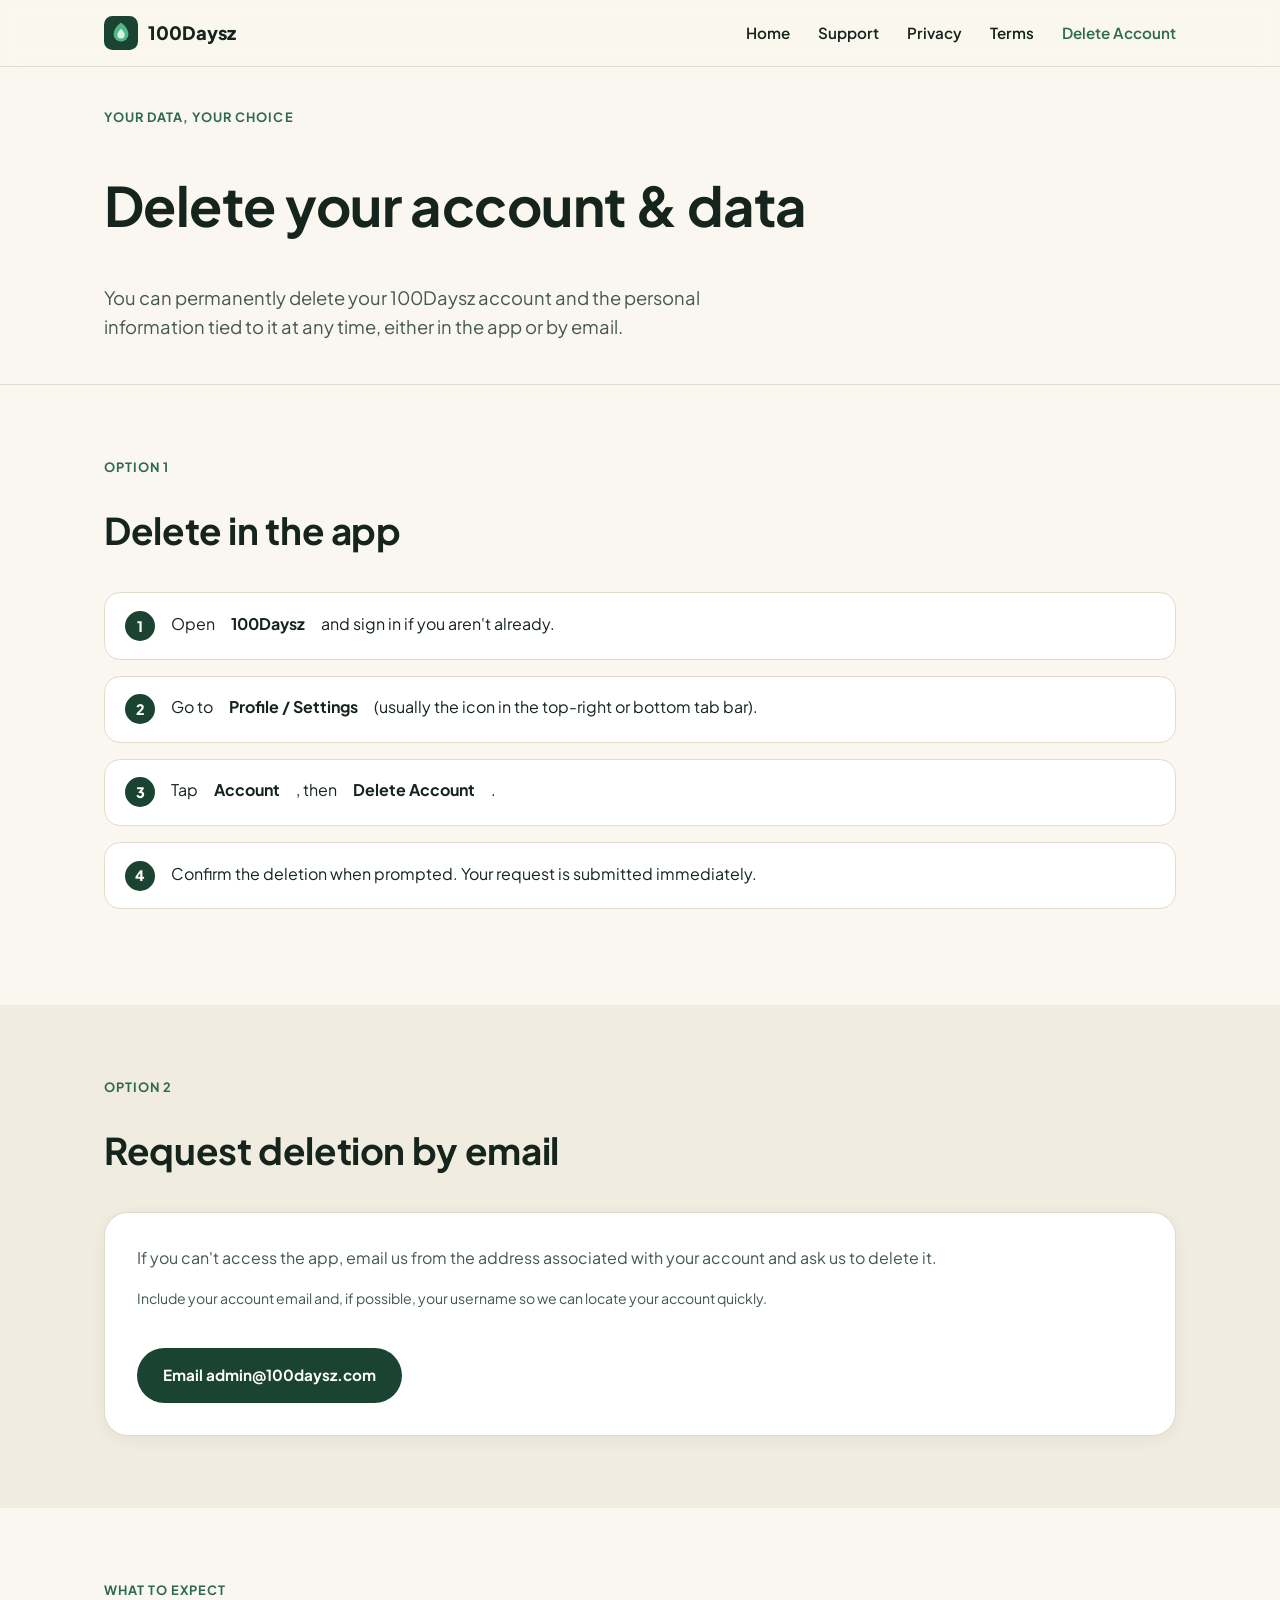
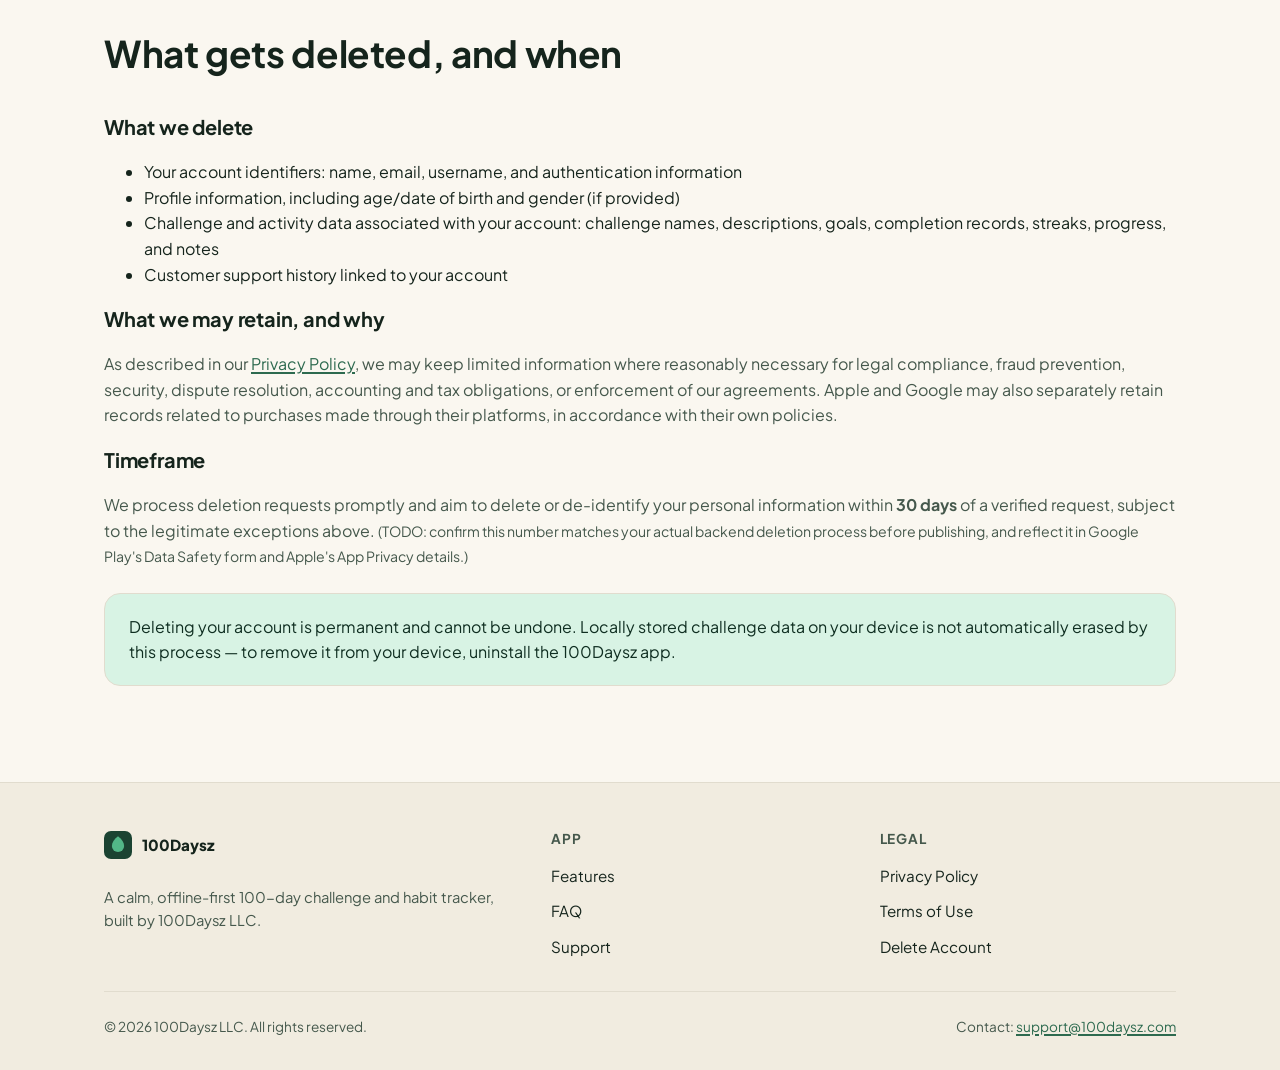
==== delete-account.html @ 221d2a61 "Move site files to repo root so GitHub Pages serves them" ====
<!doctype html>
<html lang="en">
<head>
<meta charset="UTF-8" />
<meta name="viewport" content="width=device-width, initial-scale=1" />
<title>Delete Your Account &amp; Data — 100Daysz</title>
<meta name="description" content="How to delete your 100Daysz account and personal data, in-app or by email, including what gets deleted and how long it takes." />
<link rel="canonical" href="https://100daysz.com/delete-account.html" />
<meta property="og:type" content="website" />
<meta property="og:title" content="Delete Your Account &amp; Data — 100Daysz" />
<meta property="og:description" content="How to delete your 100Daysz account and personal data, in-app or by email, including what gets deleted and how long it takes." />
<meta property="og:url" content="https://100daysz.com/delete-account.html" />
<meta property="og:site_name" content="100Daysz" />
<link rel="icon" href="favicon.svg" type="image/svg+xml" />
<link rel="preconnect" href="https://fonts.googleapis.com" />
<link rel="preconnect" href="https://fonts.gstatic.com" crossorigin />
<link href="https://fonts.googleapis.com/css2?family=Plus+Jakarta+Sans:wght@400;500;600;700;800&amp;display=swap" rel="stylesheet" />
<link rel="stylesheet" href="styles.css" />
</head>
<body>
<a class="skip-link" href="#main">Skip to content</a>

<header class="site-header">
  <nav class="nav-bar container" aria-label="Primary">
    <a class="brand" href="index.html">
      <svg class="logo-mark" viewBox="0 0 64 64" role="img" aria-label="">
        <rect width="64" height="64" rx="16" fill="#1b4332"/>
        <path d="M32 12c9 7 14 14.5 14 22a14 14 0 1 1-28 0c0-7.5 5-15 14-22Z" fill="#52b788"/>
        <path d="M32 24c4.5 4.2 7 8 7 11.5A7 7 0 1 1 25 35.5c0-3.5 2.5-7.3 7-11.5Z" fill="#d8f3e4"/>
      </svg>
      100Daysz
    </a>
    <button class="nav-toggle" aria-expanded="false" aria-controls="nav-links" id="navToggle" aria-label="Toggle navigation menu">
      <svg width="20" height="20" viewBox="0 0 24 24" fill="none" stroke="currentColor" stroke-width="2" stroke-linecap="round"><line x1="3" y1="6" x2="21" y2="6"/><line x1="3" y1="12" x2="21" y2="12"/><line x1="3" y1="18" x2="21" y2="18"/></svg>
    </button>
    <ul class="nav-links" id="nav-links">
      <li><a href="index.html">Home</a></li>
      <li><a href="support.html">Support</a></li>
      <li><a href="privacy.html">Privacy</a></li>
      <li><a href="terms.html">Terms</a></li>
      <li><a href="delete-account.html" aria-current="page">Delete Account</a></li>
    </ul>
  </nav>
</header>

<main id="main">

  <section class="page-hero">
    <div class="container">
      <span class="eyebrow">Your data, your choice</span>
      <h1>Delete your account &amp; data</h1>
      <p class="hero-lede">You can permanently delete your 100Daysz account and the personal information tied to it at any time, either in the app or by email.</p>
    </div>
  </section>

  <section>
    <div class="container">
      <div class="section-head">
        <span class="eyebrow">Option 1</span>
        <h2>Delete in the app</h2>
      </div>
      <!-- TODO: confirm this exact menu path matches the live app before submitting to App Store / Play Console -->
      <ol class="ordered-steps">
        <li>Open <strong>100Daysz</strong> and sign in if you aren't already.</li>
        <li>Go to <strong>Profile / Settings</strong> (usually the icon in the top-right or bottom tab bar).</li>
        <li>Tap <strong>Account</strong>, then <strong>Delete Account</strong>.</li>
        <li>Confirm the deletion when prompted. Your request is submitted immediately.</li>
      </ol>
    </div>
  </section>

  <section style="background:var(--color-bg-alt);">
    <div class="container">
      <div class="section-head">
        <span class="eyebrow">Option 2</span>
        <h2>Request deletion by email</h2>
      </div>
      <div class="contact-card">
        <div>
          <p class="mt-0">If you can't access the app, email us from the address associated with your account and ask us to delete it.</p>
          <p class="mt-0 note">Include your account email and, if possible, your username so we can locate your account quickly.</p>
        </div>
        <a class="btn btn-primary" href="mailto:admin@100daysz.com?subject=Account%20deletion%20request">Email admin@100daysz.com</a>
      </div>
    </div>
  </section>

  <section>
    <div class="container">
      <div class="section-head">
        <span class="eyebrow">What to expect</span>
        <h2>What gets deleted, and when</h2>
      </div>

      <h3>What we delete</h3>
      <ul>
        <li>Your account identifiers: name, email, username, and authentication information</li>
        <li>Profile information, including age/date of birth and gender (if provided)</li>
        <li>Challenge and activity data associated with your account: challenge names, descriptions, goals, completion records, streaks, progress, and notes</li>
        <li>Customer support history linked to your account</li>
      </ul>

      <h3>What we may retain, and why</h3>
      <p>As described in our <a href="privacy.html#account-deletion">Privacy Policy</a>, we may keep limited information where reasonably necessary for legal compliance, fraud prevention, security, dispute resolution, accounting and tax obligations, or enforcement of our agreements. Apple and Google may also separately retain records related to purchases made through their platforms, in accordance with their own policies.</p>

      <h3>Timeframe</h3>
      <p>We process deletion requests promptly and aim to delete or de-identify your personal information within <strong>30 days</strong> of a verified request, subject to the legitimate exceptions above. <span class="note">(TODO: confirm this number matches your actual backend deletion process before publishing, and reflect it in Google Play's Data Safety form and Apple's App Privacy details.)</span></p>

      <div class="callout">
        <p>Deleting your account is permanent and cannot be undone. Locally stored challenge data on your device is not automatically erased by this process — to remove it from your device, uninstall the 100Daysz app.</p>
      </div>
    </div>
  </section>

</main>

<footer class="site-footer">
  <div class="container">
    <div class="footer-grid">
      <div>
        <a class="footer-brand" href="index.html">
          <svg class="logo-mark" width="28" height="28" viewBox="0 0 64 64" aria-hidden="true"><rect width="64" height="64" rx="16" fill="#1b4332"/><path d="M32 12c9 7 14 14.5 14 22a14 14 0 1 1-28 0c0-7.5 5-15 14-22Z" fill="#52b788"/></svg>
          100Daysz
        </a>
        <p class="footer-tagline">A calm, offline-first 100-day challenge and habit tracker, built by 100Daysz LLC.</p>
      </div>
      <div>
        <h4>App</h4>
        <ul>
          <li><a href="index.html#features">Features</a></li>
          <li><a href="index.html#faq">FAQ</a></li>
          <li><a href="support.html">Support</a></li>
        </ul>
      </div>
      <div>
        <h4>Legal</h4>
        <ul>
          <li><a href="privacy.html">Privacy Policy</a></li>
          <li><a href="terms.html">Terms of Use</a></li>
          <li><a href="delete-account.html">Delete Account</a></li>
        </ul>
      </div>
    </div>
    <div class="footer-bottom">
      <span>&copy; 2026 100Daysz LLC. All rights reserved.</span>
      <span>Contact: <a href="mailto:support@100daysz.com">support@100daysz.com</a></span>
    </div>
  </div>
</footer>

<script src="nav.js"></script>
</body>
</html>
---- styles.css ----
/* ==========================================================================
   100Daysz — shared stylesheet
   Palette: forest green (primary), cream (background), mint (accent)
   Supports light + dark mode via prefers-color-scheme.
   ========================================================================== */

:root {
  --color-bg: #faf7f0;
  --color-bg-alt: #f1ece0;
  --color-surface: #ffffff;
  --color-text: #15241c;
  --color-text-muted: #45584c;
  --color-forest: #1b4332;
  --color-forest-deep: #0f2e21;
  --color-forest-light: #2d6a4f;
  --color-mint: #52b788;
  --color-mint-soft: #d8f3e4;
  --color-border: #e1dcce;
  --color-focus: #2d6a4f;
  --shadow-soft: 0 10px 30px rgba(15, 46, 33, 0.08);
  --shadow-card: 0 4px 16px rgba(15, 46, 33, 0.06);
  --radius-lg: 24px;
  --radius-md: 16px;
  --radius-sm: 10px;
  --font-sans: "Plus Jakarta Sans", -apple-system, BlinkMacSystemFont, "Segoe UI",
    Roboto, Helvetica, Arial, sans-serif;
  --max-width: 1120px;
  color-scheme: light;
}

@media (prefers-color-scheme: dark) {
  :root {
    --color-bg: #0f1a15;
    --color-bg-alt: #13201a;
    --color-surface: #16241d;
    --color-text: #eef4ef;
    --color-text-muted: #aebfb3;
    --color-forest: #6fcf9a;
    --color-forest-deep: #eef4ef;
    --color-forest-light: #8fdcb2;
    --color-mint: #52b788;
    --color-mint-soft: #1b3a2b;
    --color-border: #24352c;
    --color-focus: #8fdcb2;
    --shadow-soft: 0 10px 30px rgba(0, 0, 0, 0.35);
    --shadow-card: 0 4px 16px rgba(0, 0, 0, 0.3);
    color-scheme: dark;
  }
}

/* Manual theme override hooks (optional future toggle) */
:root[data-theme="light"] {
  --color-bg: #faf7f0;
  --color-bg-alt: #f1ece0;
  --color-surface: #ffffff;
  --color-text: #15241c;
  --color-text-muted: #45584c;
  --color-forest: #1b4332;
  --color-forest-deep: #0f2e21;
  --color-forest-light: #2d6a4f;
  --color-mint-soft: #d8f3e4;
  --color-border: #e1dcce;
  color-scheme: light;
}

:root[data-theme="dark"] {
  --color-bg: #0f1a15;
  --color-bg-alt: #13201a;
  --color-surface: #16241d;
  --color-text: #eef4ef;
  --color-text-muted: #aebfb3;
  --color-forest: #6fcf9a;
  --color-forest-deep: #eef4ef;
  --color-forest-light: #8fdcb2;
  --color-mint-soft: #1b3a2b;
  --color-border: #24352c;
  color-scheme: dark;
}

*,
*::before,
*::after {
  box-sizing: border-box;
}

html {
  scroll-behavior: smooth;
}

body {
  margin: 0;
  font-family: var(--font-sans);
  background: var(--color-bg);
  color: var(--color-text);
  line-height: 1.6;
  font-size: 16px;
  -webkit-font-smoothing: antialiased;
}

img,
svg {
  max-width: 100%;
  display: block;
}

a {
  color: var(--color-forest-light);
  text-decoration-thickness: 1.5px;
  text-underline-offset: 2px;
}

a:hover {
  color: var(--color-mint);
}

:focus-visible {
  outline: 3px solid var(--color-focus);
  outline-offset: 2px;
  border-radius: 4px;
}

h1,
h2,
h3,
h4 {
  font-weight: 700;
  line-height: 1.2;
  letter-spacing: -0.01em;
  color: var(--color-text);
}

h1 {
  font-size: clamp(2.1rem, 4.5vw, 3.4rem);
}

h2 {
  font-size: clamp(1.6rem, 3vw, 2.3rem);
}

h3 {
  font-size: 1.25rem;
}

p {
  color: var(--color-text-muted);
}

.container {
  width: 100%;
  max-width: var(--max-width);
  margin-inline: auto;
  padding-inline: 1.5rem;
}

.visually-hidden {
  position: absolute;
  width: 1px;
  height: 1px;
  padding: 0;
  margin: -1px;
  overflow: hidden;
  clip: rect(0, 0, 0, 0);
  white-space: nowrap;
  border: 0;
}

.skip-link {
  position: absolute;
  left: 1rem;
  top: -3rem;
  background: var(--color-forest);
  color: #fff;
  padding: 0.6rem 1rem;
  border-radius: var(--radius-sm);
  z-index: 1000;
  transition: top 0.15s ease;
}

.skip-link:focus {
  top: 1rem;
}

/* ---------- Header / nav ---------- */

.site-header {
  position: sticky;
  top: 0;
  z-index: 100;
  background: color-mix(in srgb, var(--color-bg) 88%, transparent);
  backdrop-filter: saturate(160%) blur(10px);
  border-bottom: 1px solid var(--color-border);
}

.nav-bar {
  display: flex;
  align-items: center;
  justify-content: space-between;
  gap: 1rem;
  padding-block: 1rem;
}

.brand {
  display: inline-flex;
  align-items: center;
  gap: 0.6rem;
  font-weight: 800;
  font-size: 1.15rem;
  color: var(--color-text);
  text-decoration: none;
}

.brand:hover {
  color: var(--color-forest-light);
}

.brand .logo-mark {
  width: 34px;
  height: 34px;
  flex-shrink: 0;
}

.nav-links {
  display: flex;
  align-items: center;
  gap: 1.75rem;
  list-style: none;
  margin: 0;
  padding: 0;
}

.nav-links a {
  color: var(--color-text);
  text-decoration: none;
  font-weight: 600;
  font-size: 0.95rem;
}

.nav-links a:hover,
.nav-links a[aria-current="page"] {
  color: var(--color-forest-light);
}

.nav-toggle {
  display: none;
}

@media (max-width: 720px) {
  .nav-toggle {
    display: inline-flex;
    align-items: center;
    justify-content: center;
    width: 42px;
    height: 42px;
    border-radius: var(--radius-sm);
    border: 1px solid var(--color-border);
    background: var(--color-surface);
    cursor: pointer;
  }

  .nav-links {
    position: absolute;
    inset-inline: 0;
    top: 100%;
    flex-direction: column;
    align-items: flex-start;
    gap: 0;
    background: var(--color-bg);
    border-bottom: 1px solid var(--color-border);
    max-height: 0;
    overflow: hidden;
    transition: max-height 0.25s ease;
  }

  .nav-links.is-open {
    max-height: 400px;
  }

  .nav-links a {
    display: block;
    width: 100%;
    padding: 1rem 1.5rem;
    border-top: 1px solid var(--color-border);
  }
}

/* ---------- Buttons ---------- */

.btn {
  display: inline-flex;
  align-items: center;
  justify-content: center;
  gap: 0.5rem;
  padding: 0.85rem 1.5rem;
  border-radius: 999px;
  font-weight: 700;
  font-size: 0.95rem;
  text-decoration: none;
  border: 2px solid transparent;
  cursor: pointer;
  transition: transform 0.15s ease, box-shadow 0.15s ease;
}

.btn:hover {
  transform: translateY(-1px);
}

.btn-primary {
  background: var(--color-forest);
  color: #fdfdf9;
}

.btn-primary:hover {
  background: var(--color-forest-light);
  color: #fdfdf9;
  box-shadow: var(--shadow-card);
}

.btn-outline {
  background: transparent;
  border-color: var(--color-border);
  color: var(--color-text);
}

.btn-outline:hover {
  border-color: var(--color-forest-light);
  color: var(--color-forest-light);
}

/* ---------- Store badges ---------- */

.store-badges {
  display: flex;
  flex-wrap: wrap;
  gap: 0.9rem;
  margin-top: 1.75rem;
}

.store-badge {
  display: inline-flex;
  align-items: center;
  gap: 0.65rem;
  padding: 0.65rem 1.1rem;
  border-radius: var(--radius-sm);
  border: 1.5px solid var(--color-border);
  background: var(--color-surface);
  color: var(--color-text);
  text-decoration: none;
  min-width: 190px;
}

.store-badge svg {
  width: 26px;
  height: 26px;
  flex-shrink: 0;
}

.store-badge .badge-text {
  display: flex;
  flex-direction: column;
  line-height: 1.15;
}

.store-badge .badge-text .small {
  font-size: 0.68rem;
  text-transform: uppercase;
  letter-spacing: 0.06em;
  color: var(--color-text-muted);
}

.store-badge .badge-text .big {
  font-size: 1rem;
  font-weight: 700;
}

.store-badge[aria-disabled="true"] {
  opacity: 0.6;
  cursor: default;
  pointer-events: none;
}

.store-badge:not([aria-disabled="true"]):hover {
  border-color: var(--color-forest-light);
}

/* ---------- Hero ---------- */

.hero {
  padding-block: clamp(3rem, 7vw, 6rem) clamp(2.5rem, 5vw, 4rem);
}

.hero-grid {
  display: grid;
  grid-template-columns: 1.1fr 0.9fr;
  gap: 3rem;
  align-items: center;
}

@media (max-width: 860px) {
  .hero-grid {
    grid-template-columns: 1fr;
    text-align: center;
  }

  .hero .store-badges,
  .hero-eyebrow {
    justify-content: center;
  }
}

.hero-eyebrow {
  display: inline-flex;
  align-items: center;
  gap: 0.5rem;
  background: var(--color-mint-soft);
  color: var(--color-forest-deep);
  font-weight: 700;
  font-size: 0.8rem;
  letter-spacing: 0.04em;
  text-transform: uppercase;
  padding: 0.4rem 0.9rem;
  border-radius: 999px;
  margin-bottom: 1.25rem;
}

.hero-lede {
  font-size: 1.15rem;
  max-width: 48ch;
  margin-top: 1rem;
}

@media (max-width: 860px) {
  .hero-lede {
    margin-inline: auto;
  }
}

.hero-visual {
  display: flex;
  justify-content: center;
  gap: 1.25rem;
}

/* ---------- Phone frame ---------- */

.phone-frame {
  width: 220px;
  aspect-ratio: 9 / 19.5;
  border-radius: 34px;
  border: 10px solid var(--color-forest-deep);
  background: var(--color-surface);
  box-shadow: var(--shadow-soft);
  position: relative;
  overflow: hidden;
  flex-shrink: 0;
}

.phone-frame::before {
  content: "";
  position: absolute;
  top: 0;
  left: 50%;
  translate: -50% 0;
  width: 44%;
  height: 20px;
  background: var(--color-forest-deep);
  border-radius: 0 0 14px 14px;
  z-index: 2;
}

.phone-frame .phone-screen {
  width: 100%;
  height: 100%;
  display: flex;
  align-items: center;
  justify-content: center;
  padding: 1.5rem 1rem 1rem;
}

.phone-frame.is-secondary {
  transform: translateY(1.5rem) scale(0.92);
}

.phone-frame.is-tertiary {
  transform: translateY(2.75rem) scale(0.85);
}

@media (max-width: 560px) {
  .hero-visual {
    display: none;
  }
}

/* ---------- Sections ---------- */

section {
  padding-block: clamp(2.5rem, 6vw, 4.5rem);
}

.section-head {
  max-width: 62ch;
  margin-bottom: 2.5rem;
}

.section-head.center {
  margin-inline: auto;
  text-align: center;
}

.eyebrow {
  display: block;
  font-weight: 700;
  font-size: 0.8rem;
  text-transform: uppercase;
  letter-spacing: 0.08em;
  color: var(--color-forest-light);
  margin-bottom: 0.6rem;
}

/* ---------- Feature grid ---------- */

.feature-grid {
  display: grid;
  grid-template-columns: repeat(auto-fit, minmax(240px, 1fr));
  gap: 1.5rem;
}

.feature-card {
  background: var(--color-surface);
  border: 1px solid var(--color-border);
  border-radius: var(--radius-lg);
  padding: 1.75rem;
  box-shadow: var(--shadow-card);
}

.feature-card .icon-wrap {
  width: 52px;
  height: 52px;
  border-radius: var(--radius-sm);
  background: var(--color-mint-soft);
  display: flex;
  align-items: center;
  justify-content: center;
  margin-bottom: 1.1rem;
}

.feature-card .icon-wrap svg {
  width: 28px;
  height: 28px;
  color: var(--color-forest);
}

.feature-card h3 {
  margin: 0 0 0.5rem;
}

.feature-card p {
  margin: 0;
  font-size: 0.95rem;
}

/* ---------- Screenshots ---------- */

.screenshot-row {
  display: flex;
  justify-content: center;
  gap: 2rem;
  flex-wrap: wrap;
}

.screenshot-card {
  display: flex;
  flex-direction: column;
  align-items: center;
  gap: 1rem;
  max-width: 220px;
}

.screenshot-card .phone-frame {
  transform: none;
}

.screenshot-card figcaption {
  font-weight: 600;
  font-size: 0.9rem;
  color: var(--color-text-muted);
  text-align: center;
}

/* ---------- Steps ---------- */

.steps-list {
  display: grid;
  grid-template-columns: repeat(auto-fit, minmax(220px, 1fr));
  gap: 1.75rem;
  list-style: none;
  padding: 0;
  margin: 0;
  counter-reset: step;
}

.steps-list li {
  counter-increment: step;
  position: relative;
  background: var(--color-surface);
  border: 1px solid var(--color-border);
  border-radius: var(--radius-lg);
  padding: 2rem 1.5rem 1.5rem;
}

.steps-list li::before {
  content: counter(step);
  position: absolute;
  top: -18px;
  left: 1.5rem;
  width: 36px;
  height: 36px;
  border-radius: 50%;
  background: var(--color-forest);
  color: #fdfdf9;
  display: flex;
  align-items: center;
  justify-content: center;
  font-weight: 800;
}

.steps-list h3 {
  margin-top: 0.5rem;
}

/* ---------- FAQ (accordion, no JS) ---------- */

.faq-list {
  display: flex;
  flex-direction: column;
  gap: 0.75rem;
  max-width: 72ch;
}

.faq-item {
  border: 1px solid var(--color-border);
  border-radius: var(--radius-md);
  background: var(--color-surface);
  overflow: hidden;
}

.faq-item summary {
  cursor: pointer;
  list-style: none;
  padding: 1.1rem 1.4rem;
  font-weight: 700;
  display: flex;
  align-items: center;
  justify-content: space-between;
  gap: 1rem;
}

.faq-item summary::-webkit-details-marker {
  display: none;
}

.faq-item summary::after {
  content: "+";
  font-size: 1.4rem;
  font-weight: 400;
  color: var(--color-forest-light);
  flex-shrink: 0;
  transition: transform 0.15s ease;
}

.faq-item[open] summary::after {
  transform: rotate(45deg);
}

.faq-item .faq-answer {
  padding: 0 1.4rem 1.25rem;
  margin: 0;
}

/* ---------- Legal / content pages ---------- */

.page-hero {
  padding-block: 2.5rem 1.5rem;
  border-bottom: 1px solid var(--color-border);
}

.page-hero .updated-badge {
  display: inline-block;
  background: var(--color-mint-soft);
  color: var(--color-forest-deep);
  font-size: 0.82rem;
  font-weight: 700;
  padding: 0.35rem 0.8rem;
  border-radius: 999px;
  margin-top: 0.75rem;
}

.legal-wrap {
  display: grid;
  grid-template-columns: 240px 1fr;
  gap: 3rem;
  align-items: flex-start;
  padding-block: 2.5rem 4rem;
}

@media (max-width: 860px) {
  .legal-wrap {
    grid-template-columns: 1fr;
  }
}

.legal-toc {
  position: sticky;
  top: 90px;
  font-size: 0.9rem;
  border-left: 2px solid var(--color-border);
  padding-left: 1rem;
  max-height: 70vh;
  overflow-y: auto;
}

.legal-toc strong {
  display: block;
  margin-bottom: 0.75rem;
  font-size: 0.78rem;
  text-transform: uppercase;
  letter-spacing: 0.06em;
  color: var(--color-text-muted);
}

.legal-toc ol {
  list-style: none;
  padding: 0;
  margin: 0;
  display: flex;
  flex-direction: column;
  gap: 0.5rem;
}

.legal-toc a {
  text-decoration: none;
  color: var(--color-text-muted);
}

.legal-toc a:hover {
  color: var(--color-forest-light);
}

.legal-body section {
  padding-block: 0 2rem;
  scroll-margin-top: 90px;
}

.legal-body h2 {
  font-size: 1.3rem;
  margin-bottom: 0.75rem;
}

.legal-body h3 {
  font-size: 1.05rem;
}

.legal-body p,
.legal-body li {
  font-size: 0.98rem;
}

.legal-body ul {
  padding-left: 1.25rem;
}

.legal-body table {
  width: 100%;
  border-collapse: collapse;
  margin-block: 1rem;
  font-size: 0.92rem;
}

.legal-body th,
.legal-body td {
  text-align: left;
  padding: 0.65rem 0.75rem;
  border: 1px solid var(--color-border);
  vertical-align: top;
}

.legal-body th {
  background: var(--color-bg-alt);
}

.callout {
  background: var(--color-mint-soft);
  border: 1px solid var(--color-border);
  border-radius: var(--radius-md);
  padding: 1.25rem 1.5rem;
  margin-block: 1.5rem;
}

.callout p {
  color: var(--color-forest-deep);
  margin: 0;
}

.callout.warning {
  background: #fff4e5;
  border-color: #f2d7a8;
}

@media (prefers-color-scheme: dark) {
  .callout.warning {
    background: #3a2a12;
    border-color: #5c4420;
  }
}

:root[data-theme="dark"] .callout.warning {
  background: #3a2a12;
  border-color: #5c4420;
}

/* ---------- Support / troubleshooting ---------- */

.contact-card {
  background: var(--color-surface);
  border: 1px solid var(--color-border);
  border-radius: var(--radius-lg);
  padding: 2rem;
  box-shadow: var(--shadow-card);
  display: flex;
  flex-wrap: wrap;
  gap: 1.5rem;
  align-items: center;
  justify-content: space-between;
}

.troubleshoot-grid {
  display: grid;
  grid-template-columns: repeat(auto-fit, minmax(260px, 1fr));
  gap: 1.5rem;
}

.troubleshoot-card {
  background: var(--color-surface);
  border: 1px solid var(--color-border);
  border-radius: var(--radius-md);
  padding: 1.5rem;
}

.troubleshoot-card h3 {
  margin-top: 0;
  display: flex;
  align-items: center;
  gap: 0.6rem;
}

.troubleshoot-card ol {
  padding-left: 1.2rem;
  margin: 0;
}

.troubleshoot-card li + li {
  margin-top: 0.4rem;
}

/* ---------- Steps list (ordered, for deletion instructions) ---------- */

.ordered-steps {
  counter-reset: ostep;
  list-style: none;
  padding: 0;
  margin: 1.5rem 0;
  display: flex;
  flex-direction: column;
  gap: 1rem;
}

.ordered-steps li {
  counter-increment: ostep;
  display: flex;
  gap: 1rem;
  background: var(--color-surface);
  border: 1px solid var(--color-border);
  border-radius: var(--radius-md);
  padding: 1.1rem 1.25rem;
}

.ordered-steps li::before {
  content: counter(ostep);
  flex-shrink: 0;
  width: 30px;
  height: 30px;
  border-radius: 50%;
  background: var(--color-forest);
  color: #fdfdf9;
  display: flex;
  align-items: center;
  justify-content: center;
  font-weight: 800;
  font-size: 0.9rem;
}

/* ---------- Footer ---------- */

.site-footer {
  border-top: 1px solid var(--color-border);
  padding-block: 3rem 2rem;
  background: var(--color-bg-alt);
}

.footer-grid {
  display: grid;
  grid-template-columns: 1.4fr 1fr 1fr;
  gap: 2rem;
  margin-bottom: 2rem;
}

@media (max-width: 720px) {
  .footer-grid {
    grid-template-columns: 1fr;
  }
}

.footer-grid h4 {
  font-size: 0.85rem;
  text-transform: uppercase;
  letter-spacing: 0.06em;
  color: var(--color-text-muted);
  margin: 0 0 1rem;
}

.footer-grid ul {
  list-style: none;
  padding: 0;
  margin: 0;
  display: flex;
  flex-direction: column;
  gap: 0.6rem;
}

.footer-grid a {
  color: var(--color-text);
  text-decoration: none;
  font-size: 0.95rem;
}

.footer-grid a:hover {
  color: var(--color-forest-light);
}

.footer-brand {
  display: inline-flex;
  align-items: center;
  gap: 0.6rem;
  font-weight: 800;
  font-size: 1.1rem;
  color: var(--color-text);
  text-decoration: none;
  margin-bottom: 0.75rem;
}

.footer-tagline {
  max-width: 36ch;
  font-size: 0.92rem;
}

.footer-bottom {
  display: flex;
  flex-wrap: wrap;
  gap: 1rem;
  justify-content: space-between;
  align-items: center;
  padding-top: 1.5rem;
  border-top: 1px solid var(--color-border);
  font-size: 0.85rem;
  color: var(--color-text-muted);
}

/* ---------- Utility ---------- */

.text-center {
  text-align: center;
}

.mt-0 {
  margin-top: 0;
}

.stack {
  display: flex;
  flex-direction: column;
  gap: 1rem;
}

.note {
  font-size: 0.88rem;
  color: var(--color-text-muted);
}

.overflow-x {
  overflow-x: auto;
}
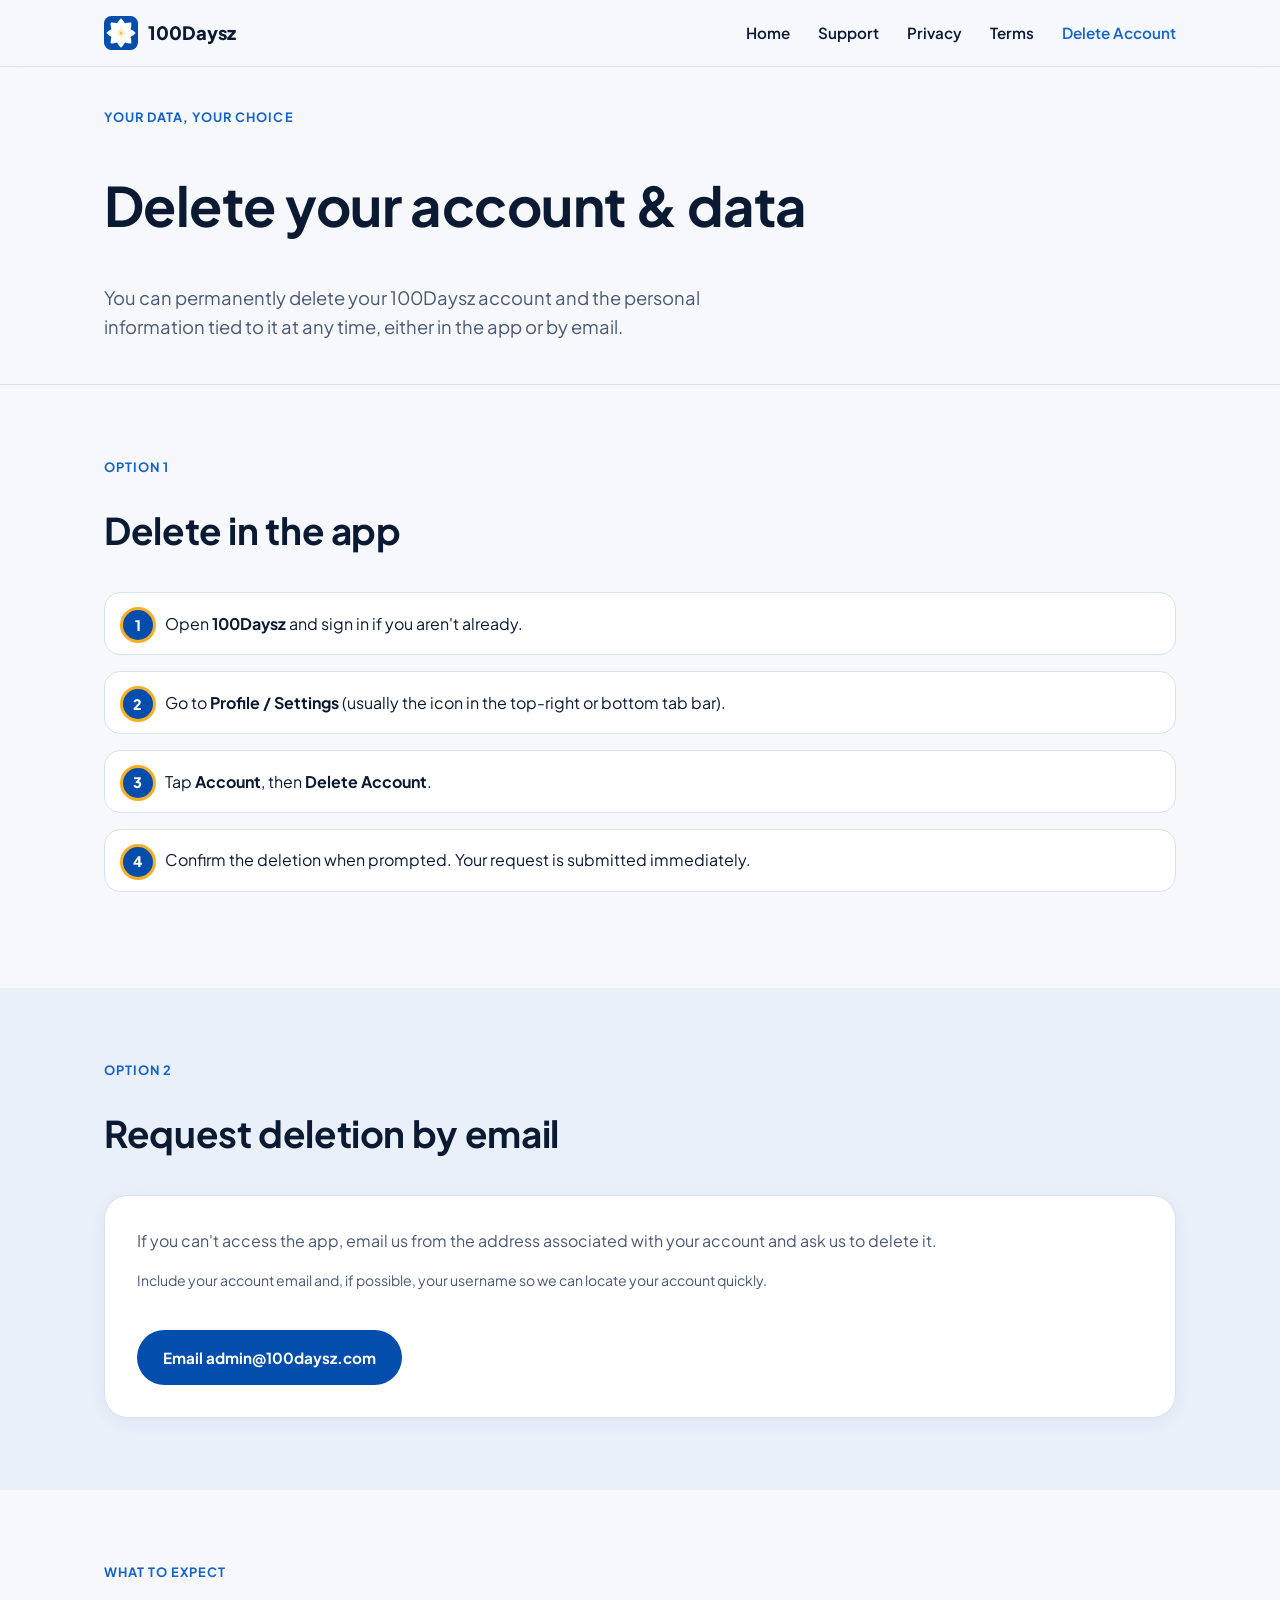
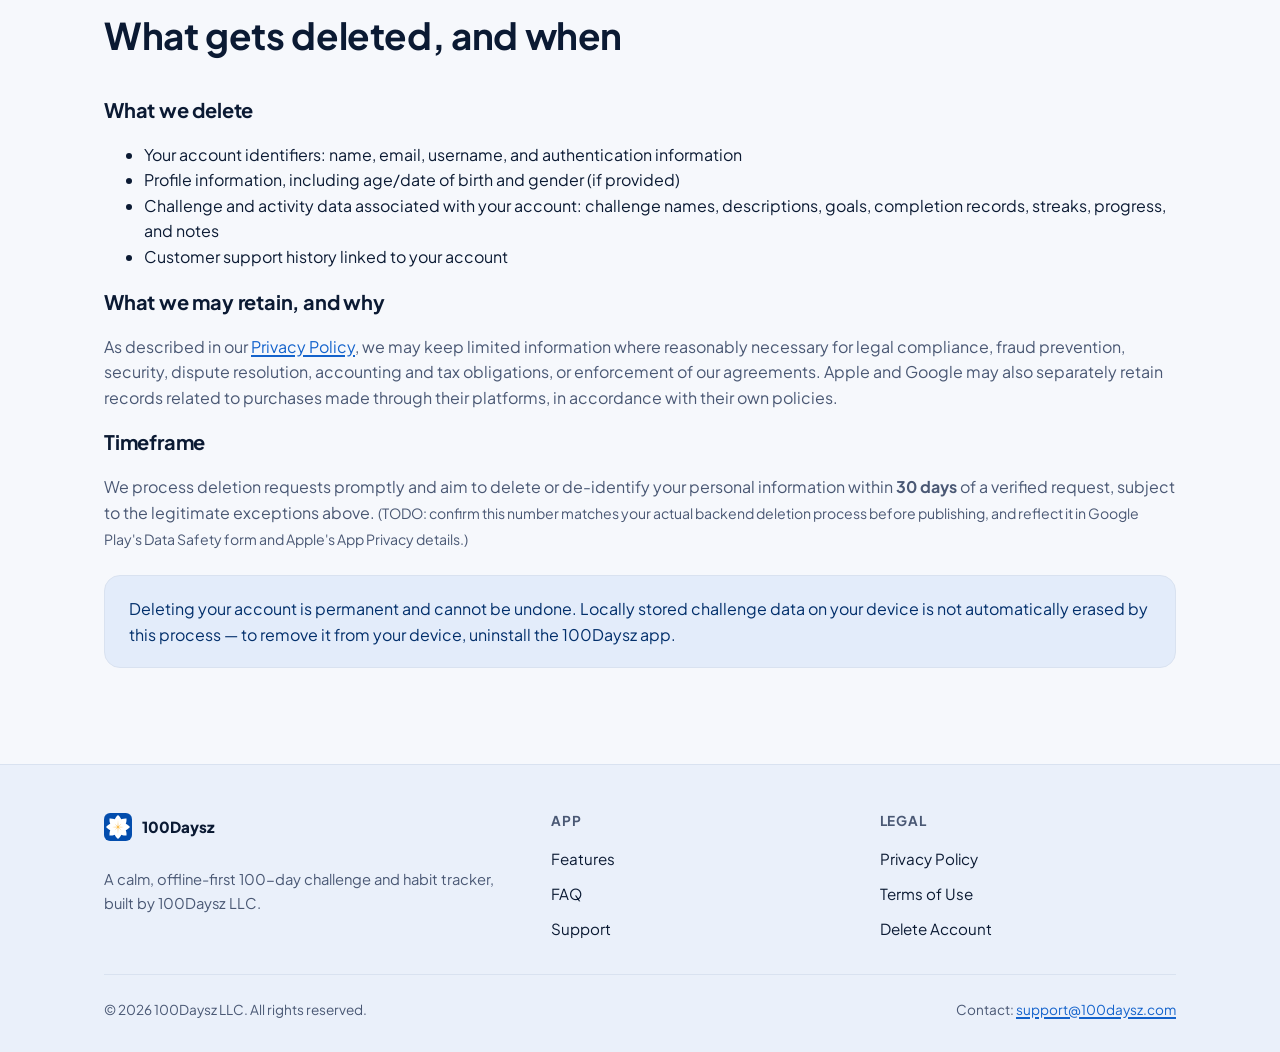
==== commit fbcc5e9d: "Rebrand site to app icon colors and link Google Play listing - Switch palette from forest green/crea" ====
--- a/delete-account.html
+++ b/delete-account.html
@@ -11,7 +11,13 @@
 <meta property="og:description" content="How to delete your 100Daysz account and personal data, in-app or by email, including what gets deleted and how long it takes." />
 <meta property="og:url" content="https://100daysz.com/delete-account.html" />
 <meta property="og:site_name" content="100Daysz" />
+<meta property="og:image" content="https://100daysz.com/images/og-image.png" />
+<meta property="og:image:width" content="1200" />
+<meta property="og:image:height" content="630" />
+<meta property="og:image:alt" content="100Daysz — Build habits that stick, 100 days at a time" />
 <link rel="icon" href="favicon.svg" type="image/svg+xml" />
+<link rel="apple-touch-icon" href="images/apple-touch-icon.png" />
+<meta name="theme-color" content="#034dad" />
 <link rel="preconnect" href="https://fonts.googleapis.com" />
 <link rel="preconnect" href="https://fonts.gstatic.com" crossorigin />
 <link href="https://fonts.googleapis.com/css2?family=Plus+Jakarta+Sans:wght@400;500;600;700;800&amp;display=swap" rel="stylesheet" />
@@ -23,11 +29,7 @@
 <header class="site-header">
   <nav class="nav-bar container" aria-label="Primary">
     <a class="brand" href="index.html">
-      <svg class="logo-mark" viewBox="0 0 64 64" role="img" aria-label="">
-        <rect width="64" height="64" rx="16" fill="#1b4332"/>
-        <path d="M32 12c9 7 14 14.5 14 22a14 14 0 1 1-28 0c0-7.5 5-15 14-22Z" fill="#52b788"/>
-        <path d="M32 24c4.5 4.2 7 8 7 11.5A7 7 0 1 1 25 35.5c0-3.5 2.5-7.3 7-11.5Z" fill="#d8f3e4"/>
-      </svg>
+      <svg class="logo-mark" aria-hidden="true" viewBox="0 0 64 64"><rect width="64" height="64" rx="14" fill="#034dad"/><g transform="translate(32 32) scale(0.95)"><g fill="#ffffff"><path d="M0 0C13 -8 11 -19 0 -29C-11 -19 -13 -8 0 0Z" transform="rotate(0)"/><path d="M0 0C13 -8 11 -19 0 -29C-11 -19 -13 -8 0 0Z" transform="rotate(45)"/><path d="M0 0C13 -8 11 -19 0 -29C-11 -19 -13 -8 0 0Z" transform="rotate(90)"/><path d="M0 0C13 -8 11 -19 0 -29C-11 -19 -13 -8 0 0Z" transform="rotate(135)"/><path d="M0 0C13 -8 11 -19 0 -29C-11 -19 -13 -8 0 0Z" transform="rotate(180)"/><path d="M0 0C13 -8 11 -19 0 -29C-11 -19 -13 -8 0 0Z" transform="rotate(225)"/><path d="M0 0C13 -8 11 -19 0 -29C-11 -19 -13 -8 0 0Z" transform="rotate(270)"/><path d="M0 0C13 -8 11 -19 0 -29C-11 -19 -13 -8 0 0Z" transform="rotate(315)"/></g><g fill="#f9ae24"><path d="M0 -16Q1.6 0 0 16Q-1.6 0 0 -16Z"/><path d="M0 -16Q1.6 0 0 16Q-1.6 0 0 -16Z" transform="rotate(90) scale(0.9)"/><path d="M0 -12Q1.3 0 0 12Q-1.3 0 0 -12Z" transform="rotate(45)"/><path d="M0 -12Q1.3 0 0 12Q-1.3 0 0 -12Z" transform="rotate(-45)"/></g></g></svg>
       100Daysz
     </a>
     <button class="nav-toggle" aria-expanded="false" aria-controls="nav-links" id="navToggle" aria-label="Toggle navigation menu">
@@ -119,7 +121,7 @@
     <div class="footer-grid">
       <div>
         <a class="footer-brand" href="index.html">
-          <svg class="logo-mark" width="28" height="28" viewBox="0 0 64 64" aria-hidden="true"><rect width="64" height="64" rx="16" fill="#1b4332"/><path d="M32 12c9 7 14 14.5 14 22a14 14 0 1 1-28 0c0-7.5 5-15 14-22Z" fill="#52b788"/></svg>
+          <svg class="logo-mark" width="28" height="28" aria-hidden="true" viewBox="0 0 64 64"><rect width="64" height="64" rx="14" fill="#034dad"/><g transform="translate(32 32) scale(0.95)"><g fill="#ffffff"><path d="M0 0C13 -8 11 -19 0 -29C-11 -19 -13 -8 0 0Z" transform="rotate(0)"/><path d="M0 0C13 -8 11 -19 0 -29C-11 -19 -13 -8 0 0Z" transform="rotate(45)"/><path d="M0 0C13 -8 11 -19 0 -29C-11 -19 -13 -8 0 0Z" transform="rotate(90)"/><path d="M0 0C13 -8 11 -19 0 -29C-11 -19 -13 -8 0 0Z" transform="rotate(135)"/><path d="M0 0C13 -8 11 -19 0 -29C-11 -19 -13 -8 0 0Z" transform="rotate(180)"/><path d="M0 0C13 -8 11 -19 0 -29C-11 -19 -13 -8 0 0Z" transform="rotate(225)"/><path d="M0 0C13 -8 11 -19 0 -29C-11 -19 -13 -8 0 0Z" transform="rotate(270)"/><path d="M0 0C13 -8 11 -19 0 -29C-11 -19 -13 -8 0 0Z" transform="rotate(315)"/></g><g fill="#f9ae24"><path d="M0 -16Q1.6 0 0 16Q-1.6 0 0 -16Z"/><path d="M0 -16Q1.6 0 0 16Q-1.6 0 0 -16Z" transform="rotate(90) scale(0.9)"/><path d="M0 -12Q1.3 0 0 12Q-1.3 0 0 -12Z" transform="rotate(45)"/><path d="M0 -12Q1.3 0 0 12Q-1.3 0 0 -12Z" transform="rotate(-45)"/></g></g></svg>
           100Daysz
         </a>
         <p class="footer-tagline">A calm, offline-first 100-day challenge and habit tracker, built by 100Daysz LLC.</p>
--- a/styles.css
+++ b/styles.css
@@ -1,24 +1,31 @@
 /* ==========================================================================
    100Daysz — shared stylesheet
-   Palette: forest green (primary), cream (background), mint (accent)
-   Supports light + dark mode via prefers-color-scheme.
+   Palette (from the app icon): royal blue (primary), amber gold (accent),
+   white / cool off-white (background).
+   --color-brand / --color-gold are fixed brand colours (same in both modes);
+   the other tokens adapt for light + dark mode via prefers-color-scheme.
    ========================================================================== */
 
 :root {
-  --color-bg: #faf7f0;
-  --color-bg-alt: #f1ece0;
+  --color-brand: #034dad;
+  --color-brand-deep: #023d8c;
+  --color-brand-bright: #0b62cf;
+  --color-gold: #f9ae24;
+  --color-gold-soft: #fff3da;
+  --color-on-brand: #ffffff;
+  --color-bg: #f6f8fc;
+  --color-bg-alt: #eaf0fa;
   --color-surface: #ffffff;
-  --color-text: #15241c;
-  --color-text-muted: #45584c;
-  --color-forest: #1b4332;
-  --color-forest-deep: #0f2e21;
-  --color-forest-light: #2d6a4f;
-  --color-mint: #52b788;
-  --color-mint-soft: #d8f3e4;
-  --color-border: #e1dcce;
-  --color-focus: #2d6a4f;
-  --shadow-soft: 0 10px 30px rgba(15, 46, 33, 0.08);
-  --shadow-card: 0 4px 16px rgba(15, 46, 33, 0.06);
+  --color-text: #0b1a33;
+  --color-text-muted: #4a5874;
+  --color-blue: #034dad;
+  --color-blue-deep: #022f6b;
+  --color-blue-light: #1463cc;
+  --color-blue-soft: #e3ecfa;
+  --color-border: #d9e2f0;
+  --color-focus: #1463cc;
+  --shadow-soft: 0 10px 30px rgba(3, 30, 80, 0.10);
+  --shadow-card: 0 4px 16px rgba(3, 30, 80, 0.06);
   --radius-lg: 24px;
   --radius-md: 16px;
   --radius-sm: 10px;
@@ -29,20 +36,19 @@
 }
 
 @media (prefers-color-scheme: dark) {
-  :root {
-    --color-bg: #0f1a15;
-    --color-bg-alt: #13201a;
-    --color-surface: #16241d;
-    --color-text: #eef4ef;
-    --color-text-muted: #aebfb3;
-    --color-forest: #6fcf9a;
-    --color-forest-deep: #eef4ef;
-    --color-forest-light: #8fdcb2;
-    --color-mint: #52b788;
-    --color-mint-soft: #1b3a2b;
-    --color-border: #24352c;
-    --color-focus: #8fdcb2;
-    --shadow-soft: 0 10px 30px rgba(0, 0, 0, 0.35);
+  :root:not([data-theme="light"]) {
+    --color-bg: #07111f;
+    --color-bg-alt: #0b1829;
+    --color-surface: #0f1f35;
+    --color-text: #eef3fb;
+    --color-text-muted: #a9b8cf;
+    --color-blue: #7fb0ff;
+    --color-blue-deep: #eef3fb;
+    --color-blue-light: #8fbaff;
+    --color-blue-soft: #132b4d;
+    --color-border: #1d3150;
+    --color-focus: #8fbaff;
+    --shadow-soft: 0 10px 30px rgba(0, 0, 0, 0.4);
     --shadow-card: 0 4px 16px rgba(0, 0, 0, 0.3);
     color-scheme: dark;
   }
@@ -50,30 +56,36 @@
 
 /* Manual theme override hooks (optional future toggle) */
 :root[data-theme="light"] {
-  --color-bg: #faf7f0;
-  --color-bg-alt: #f1ece0;
+  --color-bg: #f6f8fc;
+  --color-bg-alt: #eaf0fa;
   --color-surface: #ffffff;
-  --color-text: #15241c;
-  --color-text-muted: #45584c;
-  --color-forest: #1b4332;
-  --color-forest-deep: #0f2e21;
-  --color-forest-light: #2d6a4f;
-  --color-mint-soft: #d8f3e4;
-  --color-border: #e1dcce;
+  --color-text: #0b1a33;
+  --color-text-muted: #4a5874;
+  --color-blue: #034dad;
+  --color-blue-deep: #022f6b;
+  --color-blue-light: #1463cc;
+  --color-blue-soft: #e3ecfa;
+  --color-border: #d9e2f0;
+  --color-focus: #1463cc;
+  --shadow-soft: 0 10px 30px rgba(3, 30, 80, 0.10);
+  --shadow-card: 0 4px 16px rgba(3, 30, 80, 0.06);
   color-scheme: light;
 }
 
 :root[data-theme="dark"] {
-  --color-bg: #0f1a15;
-  --color-bg-alt: #13201a;
-  --color-surface: #16241d;
-  --color-text: #eef4ef;
-  --color-text-muted: #aebfb3;
-  --color-forest: #6fcf9a;
-  --color-forest-deep: #eef4ef;
-  --color-forest-light: #8fdcb2;
-  --color-mint-soft: #1b3a2b;
-  --color-border: #24352c;
+  --color-bg: #07111f;
+  --color-bg-alt: #0b1829;
+  --color-surface: #0f1f35;
+  --color-text: #eef3fb;
+  --color-text-muted: #a9b8cf;
+  --color-blue: #7fb0ff;
+  --color-blue-deep: #eef3fb;
+  --color-blue-light: #8fbaff;
+  --color-blue-soft: #132b4d;
+  --color-border: #1d3150;
+  --color-focus: #8fbaff;
+  --shadow-soft: 0 10px 30px rgba(0, 0, 0, 0.4);
+  --shadow-card: 0 4px 16px rgba(0, 0, 0, 0.3);
   color-scheme: dark;
 }
 
@@ -104,13 +116,13 @@
 }
 
 a {
-  color: var(--color-forest-light);
+  color: var(--color-blue-light);
   text-decoration-thickness: 1.5px;
   text-underline-offset: 2px;
 }
 
 a:hover {
-  color: var(--color-mint);
+  color: var(--color-blue-deep);
 }
 
 :focus-visible {
@@ -168,8 +180,8 @@
   position: absolute;
   left: 1rem;
   top: -3rem;
-  background: var(--color-forest);
-  color: #fff;
+  background: var(--color-brand);
+  color: var(--color-on-brand);
   padding: 0.6rem 1rem;
   border-radius: var(--radius-sm);
   z-index: 1000;
@@ -210,7 +222,7 @@
 }
 
 .brand:hover {
-  color: var(--color-forest-light);
+  color: var(--color-blue-light);
 }
 
 .brand .logo-mark {
@@ -237,7 +249,7 @@
 
 .nav-links a:hover,
 .nav-links a[aria-current="page"] {
-  color: var(--color-forest-light);
+  color: var(--color-blue-light);
 }
 
 .nav-toggle {
@@ -305,13 +317,13 @@
 }
 
 .btn-primary {
-  background: var(--color-forest);
-  color: #fdfdf9;
+  background: var(--color-brand);
+  color: var(--color-on-brand);
 }
 
 .btn-primary:hover {
-  background: var(--color-forest-light);
-  color: #fdfdf9;
+  background: var(--color-brand-bright);
+  color: var(--color-on-brand);
   box-shadow: var(--shadow-card);
 }
 
@@ -322,8 +334,8 @@
 }
 
 .btn-outline:hover {
-  border-color: var(--color-forest-light);
-  color: var(--color-forest-light);
+  border-color: var(--color-blue-light);
+  color: var(--color-blue-light);
 }
 
 /* ---------- Store badges ---------- */
@@ -379,13 +391,31 @@
 }
 
 .store-badge:not([aria-disabled="true"]):hover {
-  border-color: var(--color-forest-light);
-}
-
-/* ---------- Hero ---------- */
+  border-color: var(--color-blue-light);
+}
+
+/* ---------- Hero (royal-blue band, mirrors the store feature graphic) ---------- */
 
 .hero {
-  padding-block: clamp(3rem, 7vw, 6rem) clamp(2.5rem, 5vw, 4rem);
+  position: relative;
+  overflow: hidden;
+  color: var(--color-on-brand);
+  background:
+    radial-gradient(60% 80% at 28% 45%, rgba(40, 120, 230, 0.55), transparent 70%),
+    linear-gradient(160deg, var(--color-brand-bright) 0%, var(--color-brand) 45%, var(--color-brand-deep) 100%);
+  padding-block: clamp(3rem, 7vw, 6rem) clamp(3rem, 6vw, 5rem);
+}
+
+.hero h1 {
+  color: var(--color-on-brand);
+}
+
+.hero .hero-lede {
+  color: rgba(255, 255, 255, 0.86);
+}
+
+.hero .note {
+  color: rgba(255, 255, 255, 0.72);
 }
 
 .hero-grid {
@@ -405,14 +435,19 @@
   .hero-eyebrow {
     justify-content: center;
   }
+
+  .hero-visual {
+    order: -1;
+  }
 }
 
 .hero-eyebrow {
   display: inline-flex;
   align-items: center;
   gap: 0.5rem;
-  background: var(--color-mint-soft);
-  color: var(--color-forest-deep);
+  background: rgba(249, 174, 36, 0.16);
+  border: 1px solid rgba(249, 174, 36, 0.45);
+  color: var(--color-gold);
   font-weight: 700;
   font-size: 0.8rem;
   letter-spacing: 0.04em;
@@ -422,6 +457,11 @@
   margin-bottom: 1.25rem;
 }
 
+.hero-eyebrow svg {
+  width: 14px;
+  height: 14px;
+}
+
 .hero-lede {
   font-size: 1.15rem;
   max-width: 48ch;
@@ -434,10 +474,55 @@
   }
 }
 
+.hero .store-badge {
+  background: rgba(255, 255, 255, 0.08);
+  border-color: rgba(255, 255, 255, 0.4);
+  color: var(--color-on-brand);
+}
+
+.hero .store-badge .badge-text .small {
+  color: rgba(255, 255, 255, 0.75);
+}
+
+.hero .store-badge[aria-disabled="true"] {
+  opacity: 0.85;
+}
+
+/* Live store link: solid white so it stands out from "coming soon" badges */
+.hero .store-badge.is-live {
+  background: #ffffff;
+  border-color: #ffffff;
+  color: var(--color-brand);
+  transition: transform 0.15s ease, box-shadow 0.15s ease;
+}
+
+.hero .store-badge.is-live .badge-text .small {
+  color: var(--color-brand);
+  opacity: 0.75;
+}
+
+.hero .store-badge.is-live:hover {
+  color: var(--color-brand-deep);
+  border-color: var(--color-gold);
+  transform: translateY(-1px);
+  box-shadow: 0 8px 20px rgba(1, 25, 70, 0.3);
+}
+
 .hero-visual {
   display: flex;
   justify-content: center;
-  gap: 1.25rem;
+}
+
+.hero-visual .hero-mark {
+  width: min(400px, 100%);
+  height: auto;
+  filter: drop-shadow(0 20px 40px rgba(1, 25, 70, 0.35));
+}
+
+@media (max-width: 860px) {
+  .hero-visual .hero-mark {
+    width: min(200px, 56vw);
+  }
 }
 
 /* ---------- Phone frame ---------- */
@@ -446,7 +531,7 @@
   width: 220px;
   aspect-ratio: 9 / 19.5;
   border-radius: 34px;
-  border: 10px solid var(--color-forest-deep);
+  border: 10px solid var(--color-blue-deep);
   background: var(--color-surface);
   box-shadow: var(--shadow-soft);
   position: relative;
@@ -462,7 +547,7 @@
   translate: -50% 0;
   width: 44%;
   height: 20px;
-  background: var(--color-forest-deep);
+  background: var(--color-blue-deep);
   border-radius: 0 0 14px 14px;
   z-index: 2;
 }
@@ -482,12 +567,6 @@
 
 .phone-frame.is-tertiary {
   transform: translateY(2.75rem) scale(0.85);
-}
-
-@media (max-width: 560px) {
-  .hero-visual {
-    display: none;
-  }
 }
 
 /* ---------- Sections ---------- */
@@ -512,7 +591,7 @@
   font-size: 0.8rem;
   text-transform: uppercase;
   letter-spacing: 0.08em;
-  color: var(--color-forest-light);
+  color: var(--color-blue-light);
   margin-bottom: 0.6rem;
 }
 
@@ -536,7 +615,7 @@
   width: 52px;
   height: 52px;
   border-radius: var(--radius-sm);
-  background: var(--color-mint-soft);
+  background: var(--color-blue-soft);
   display: flex;
   align-items: center;
   justify-content: center;
@@ -546,7 +625,7 @@
 .feature-card .icon-wrap svg {
   width: 28px;
   height: 28px;
-  color: var(--color-forest);
+  color: var(--color-blue);
 }
 
 .feature-card h3 {
@@ -615,8 +694,9 @@
   width: 36px;
   height: 36px;
   border-radius: 50%;
-  background: var(--color-forest);
-  color: #fdfdf9;
+  background: var(--color-brand);
+  color: var(--color-on-brand);
+  box-shadow: 0 0 0 3px var(--color-gold);
   display: flex;
   align-items: center;
   justify-content: center;
@@ -662,7 +742,7 @@
   content: "+";
   font-size: 1.4rem;
   font-weight: 400;
-  color: var(--color-forest-light);
+  color: var(--color-blue-light);
   flex-shrink: 0;
   transition: transform 0.15s ease;
 }
@@ -685,8 +765,8 @@
 
 .page-hero .updated-badge {
   display: inline-block;
-  background: var(--color-mint-soft);
-  color: var(--color-forest-deep);
+  background: var(--color-blue-soft);
+  color: var(--color-blue-deep);
   font-size: 0.82rem;
   font-weight: 700;
   padding: 0.35rem 0.8rem;
@@ -742,7 +822,7 @@
 }
 
 .legal-toc a:hover {
-  color: var(--color-forest-light);
+  color: var(--color-blue-light);
 }
 
 .legal-body section {
@@ -788,7 +868,7 @@
 }
 
 .callout {
-  background: var(--color-mint-soft);
+  background: var(--color-blue-soft);
   border: 1px solid var(--color-border);
   border-radius: var(--radius-md);
   padding: 1.25rem 1.5rem;
@@ -796,25 +876,25 @@
 }
 
 .callout p {
-  color: var(--color-forest-deep);
+  color: var(--color-blue-deep);
   margin: 0;
 }
 
 .callout.warning {
-  background: #fff4e5;
-  border-color: #f2d7a8;
+  background: var(--color-gold-soft);
+  border-color: #f3cf86;
 }
 
 @media (prefers-color-scheme: dark) {
-  .callout.warning {
-    background: #3a2a12;
-    border-color: #5c4420;
+  :root:not([data-theme="light"]) .callout.warning {
+    background: #33260d;
+    border-color: #6b4e14;
   }
 }
 
 :root[data-theme="dark"] .callout.warning {
-  background: #3a2a12;
-  border-color: #5c4420;
+  background: #33260d;
+  border-color: #6b4e14;
 }
 
 /* ---------- Support / troubleshooting ---------- */
@@ -875,22 +955,24 @@
 
 .ordered-steps li {
   counter-increment: ostep;
-  display: flex;
-  gap: 1rem;
+  position: relative;
   background: var(--color-surface);
   border: 1px solid var(--color-border);
   border-radius: var(--radius-md);
-  padding: 1.1rem 1.25rem;
+  padding: 1.1rem 1.25rem 1.1rem 3.75rem;
 }
 
 .ordered-steps li::before {
   content: counter(ostep);
-  flex-shrink: 0;
+  position: absolute;
+  left: 1.1rem;
+  top: 1.05rem;
   width: 30px;
   height: 30px;
   border-radius: 50%;
-  background: var(--color-forest);
-  color: #fdfdf9;
+  background: var(--color-brand);
+  color: var(--color-on-brand);
+  box-shadow: 0 0 0 3px var(--color-gold);
   display: flex;
   align-items: center;
   justify-content: center;
@@ -943,7 +1025,7 @@
 }
 
 .footer-grid a:hover {
-  color: var(--color-forest-light);
+  color: var(--color-blue-light);
 }
 
 .footer-brand {
